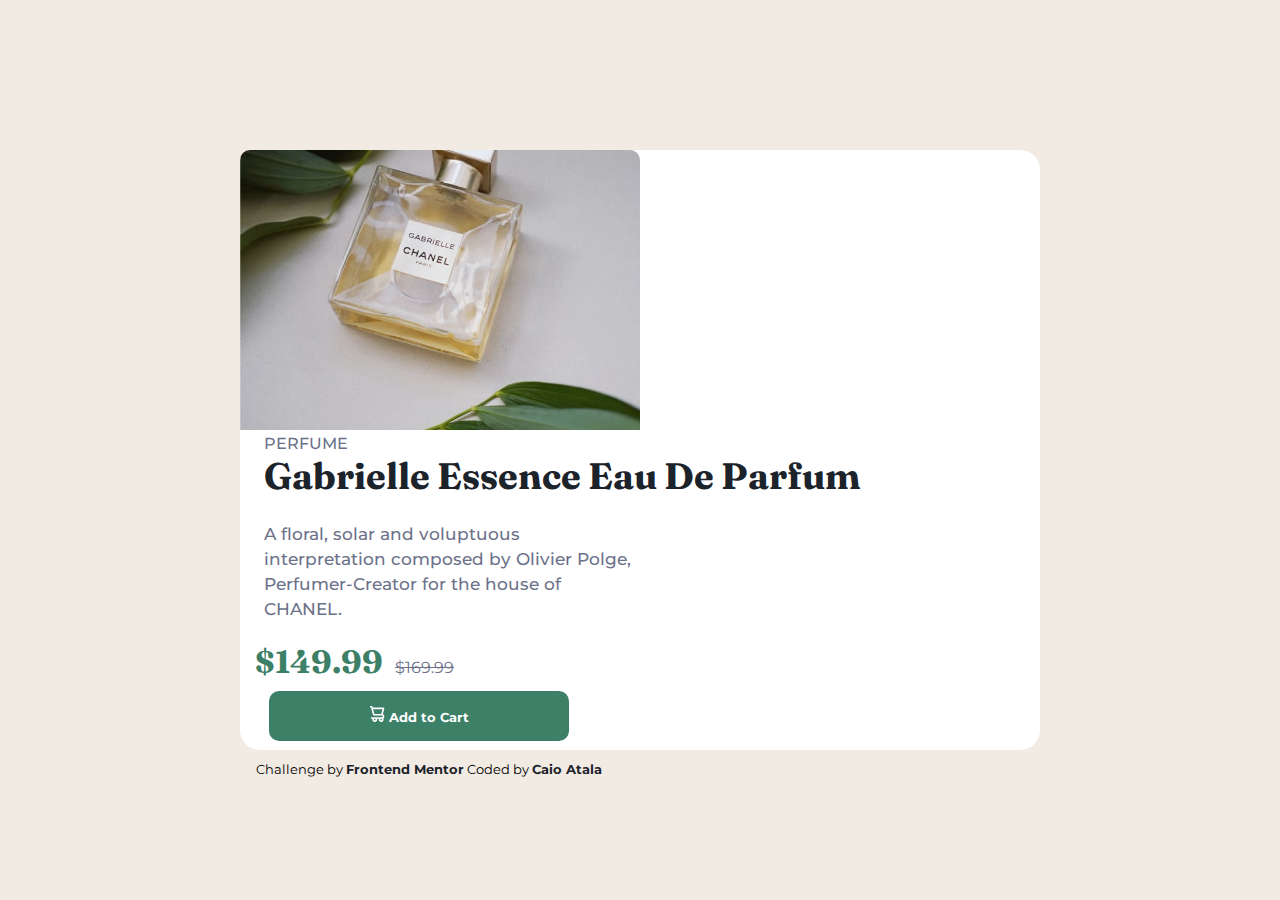
==== product-preview/index.html @ ca0740fe "done" ====
<!DOCTYPE html>
<html lang="en">

<head>
    <meta charset="UTF-8">
    <meta name="viewport" content="width=device-width, initial-scale=1.0">
    <link rel="shortcut icon" href="images/favicon-32x32.png" type="image/x-icon">
    <link rel="stylesheet" href="estilo/style.css">

    <title>Product Preview</title>

</head>

<body>
    <main>
        <section class="img">
            <img src="images/image-product-mobile.jpg" alt="capa" max-width="1023px">
        </section>

        <section class="card">
            <p class="per">PERFUME</p>
            <h1>Gabrielle Essence Eau De Parfum</h1>
            <p class="info"> A floral, solar and voluptuous interpretation composed by Olivier Polge, Perfumer-Creator
                for the house of CHANEL.</p>

            <span class="price">&dollar;149.99</span> <span class="oldp"> &dollar;169.99</span>


        </section>
        <button> <img src="images/icon-cart.svg" alt="icon" class="icon"> Add to Cart</button>

        <footer>
            <div class="end">
                Challenge by <a href="https://www.frontendmentor.io" target="_blank">Frontend Mentor</a>
                Coded by <a href="https://www.frontendmentor.io/profile/caioatala" target="_blank"> Caio
                    Atala</a>
            </div>
        </footer>
    </main>

</body>

</html>
---- product-preview/estilo/style.css ----
@import url('https://fonts.googleapis.com/css2?family=Montserrat:ital,wght@0,500;1,500&display=swap');
@import url('https://fonts.googleapis.com/css2?family=Montserrat:ital,wght@0,700;1,700&display=swap');
@import url('https://fonts.googleapis.com/css2?family=Fraunces:ital,opsz,wght@0,9..144,700;1,9..144,700&display=swap');

*{
    padding: 0;
    margin: 0;
    box-sizing: border-box;
}

:root{
    --Dark-cyan: hsl(158, 36%, 37%);
    --Cream: hsl(30, 38%, 92%);
    --Very-dark-blue: hsl(212, 21%, 14%);
    --Dark-grayish-blue: hsl(228, 12%, 48%);
    --White: hsl(0, 0%, 100%);
}

body{
    background-color: var(--Cream);
    display: flex;
    justify-content: center;
    align-items: center;
    height: 100vh;
}

main{
    background-color: var(--White);
    max-width: 375px;
    height: 660px;
    border-radius: 10px;
}

.img img{
    width: 375px;
    border-radius: 10px 10px 0px 0px ;
}


.per{
    color: var(--Dark-grayish-blue);
    font-family: "Montserrat", sans-serif;
    font-weight: 500;
    padding-left: 24px;
}

h1{
    color: var(--Very-dark-blue);
    font-family: "Fraunces", serif;
    font-size: 2.3em;
    font-weight: 700;
    padding-left: 24px;
}

.info{
    color: var(--Dark-grayish-blue);
    font-family: "Montserrat", sans-serif;
    margin-top: 24px;
    padding-left: 24px;
    line-height: 25px;
    font-size: 16.7px;
    font-weight:500 ;
    padding-bottom: 20px;
}

.price{
    color: var(--Dark-cyan);
    font-family: "Fraunces", serif;
    font-weight: 700;
    font-size: 2em;
    padding-left: 15px;
    
}

.oldp{
    color: var(--Dark-grayish-blue);
    font-family: "Montserrat", sans-serif;
    text-decoration: line-through;
    display: inline-block;
    margin-left: 8px;
}


button{
    background-color: var(--Dark-cyan);
    color: var(--White);
    width: 300px;
    height: 50px;
    font-family: "Montserrat", sans-serif;
    font-weight: 700;
    margin-left: 29px;
    margin-top: 10px;
    border: none;
    border-radius: 10px;
}

button:hover{
    background-color: var(--Cream);
    color: var(--Dark-cyan);
}

footer{
    padding-left: 16px;
    padding-top: 20px;
    font-family: "Montserrat", sans-serif;
    font-size: 13px;
}



a{
    text-decoration: none;
    color:var(--Very-dark-blue);
    font-weight: 700;
}

a:hover{
    color: var(--Dark-cyan);
    
}

@media only screen and  (min-width:1024px) and (max-width: 1439px){
    
    body{
        width: 100%;
        height: 100vh;
        display: flex;
        justify-content: center;
        align-items: center;
        flex-direction: column;
        background-color: var(--Cream);
    }


    main{
        background-color: var(--White);
        max-width:800px;
        height: 600px;
        border-radius: 20px;
    }

    .info{
        color: var(--Dark-grayish-blue);
        font-family: "Montserrat", sans-serif;
        width: 50%;
        margin-top: 24px;
        padding-left: 24px;
        line-height: 25px;
        font-size: 16.7px;
        font-weight:500 ;
        padding-bottom: 20px;
    }

    .img img{
        width: 50%;
        height: 100%;
        background-image: url(../images/image-product-desktop.jpg);
    }
}
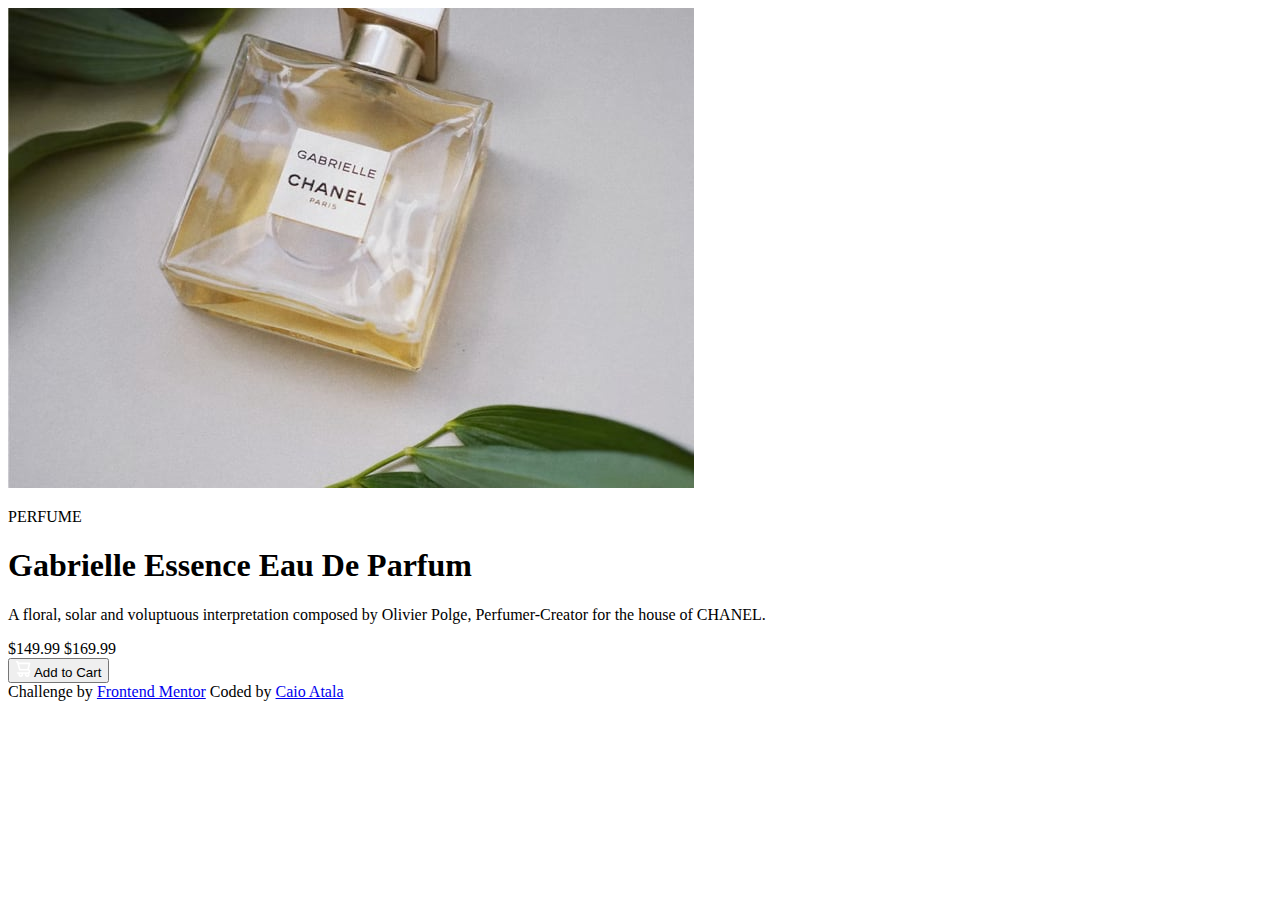
==== commit d5281613: "..." ====
(no text change in the page or its own stylesheets)
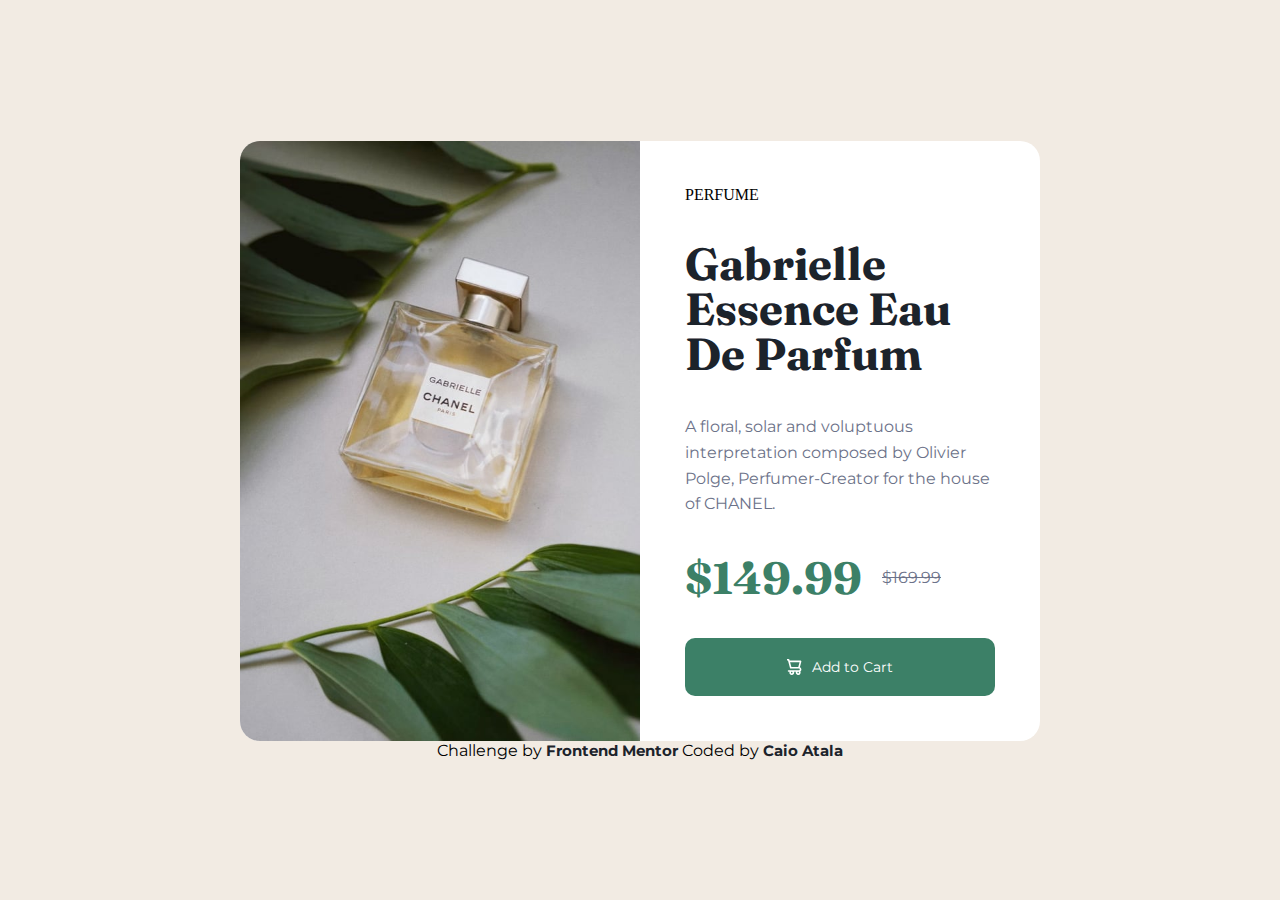
==== commit 3a2eefdf: "done" ====
--- a/product-preview/index.html
+++ b/product-preview/index.html
@@ -5,7 +5,10 @@
     <meta charset="UTF-8">
     <meta name="viewport" content="width=device-width, initial-scale=1.0">
     <link rel="shortcut icon" href="images/favicon-32x32.png" type="image/x-icon">
-    <link rel="stylesheet" href="estilo/style.css">
+    <link rel="stylesheet" href="style.css">
+    <link
+        href="https://fonts.googleapis.com/css2?family=Fraunces:opsz,wght@9..144,700&family=Montserrat:wght@500;700&display=swap"
+        rel="stylesheet">
 
     <title>Product Preview</title>
 
@@ -13,21 +16,27 @@
 
 <body>
     <main>
-        <section class="img">
-            <img src="images/image-product-mobile.jpg" alt="capa" max-width="1023px">
-        </section>
+        <section class="card">
 
-        <section class="card">
-            <p class="per">PERFUME</p>
-            <h1>Gabrielle Essence Eau De Parfum</h1>
-            <p class="info"> A floral, solar and voluptuous interpretation composed by Olivier Polge, Perfumer-Creator
-                for the house of CHANEL.</p>
+            <section class="img">
 
-            <span class="price">&dollar;149.99</span> <span class="oldp"> &dollar;169.99</span>
+            </section>
+            <div class="card-info">
+                <sapn>PERFUME</sapn>
+                <h1>Gabrielle Essence Eau De Parfum</h1>
+                <p> A floral, solar and voluptuous interpretation composed by Olivier Polge, Perfumer-Creator
+                    for the house of CHANEL.</p>
 
+                <div class="price">
+                    <h1>&dollar;149.99</h1>
+                    <span>&dollar;169.99</span>
+                </div>
+                <button type="button" class="butt">
+                    <img src="images/icon-cart.svg" alt="icon" class="icon"> Add to Cart
+                    </button>
+            </div>
 
         </section>
-        <button> <img src="images/icon-cart.svg" alt="icon" class="icon"> Add to Cart</button>
 
         <footer>
             <div class="end">
--- a/product-preview/style.css
+++ b/product-preview/style.css
@@ -0,0 +1,177 @@
+
+
+
+:root {
+    --Dark-cyan:hsl(158, 36%, 37%);
+    --Cream:hsl(30, 38%, 92%);
+
+
+    --Very-dark-blue: hsl(212, 21%, 14%);
+    --Dark-grayish-blue: hsl(228, 12%, 48%);
+    --White: hsl(0, 0%, 100%);
+}
+
+
+* {
+    margin: 0;
+    padding: 0;
+    box-sizing: border-box;
+}
+
+
+body {
+    width: 100%;
+    height: 100vh;
+    display: flex;
+    align-items: center;
+    justify-content: center;
+    flex-direction: column;
+    background-color: var(--Cream);
+}
+
+h1{
+    font-family: "Fraunces", serif; ;
+}
+
+p,span{
+    font-family:"Montserrat", sans-serif; ;
+}
+
+.card{
+    width: 800px;
+    height: 600px;
+    overflow: hidden;
+    display: flex;
+    background-color:var(--White);
+    border-radius: 20px;
+}
+
+.card-info {
+    padding: 45px;
+    display: flex;
+    flex-direction: column;
+    justify-content: space-between;
+}
+
+.card-info span{
+    color: var(--Dark-grayish-blue);
+    text-transform: uppercase;
+    letter-spacing: 5px;
+}
+
+.img{
+    min-width: 50%;
+    height: 100%;
+    background-position: center;
+    background-size: cover;
+    background-image: url(./images/image-product-desktop.jpg) ;
+}
+
+.card-info h1 {
+    font-size: 45px;
+    line-height: 1.0;
+    color: var(--Very-dark-blue);
+}
+
+.card-info p {
+    font-size: 16px;
+    color: var(--Dark-grayish-blue);
+    line-height: 1.6;
+}
+
+.price  {
+    width: 100%;
+    display: flex;
+    align-items: center;
+    padding-right: 50px;
+}
+
+.price h1 {
+    color: var(--Dark-cyan);
+    padding-right: 20px;
+}
+
+.price span {
+    letter-spacing: 0;
+    text-decoration: line-through;
+}
+
+.butt {
+    display: flex;
+    align-items: center;
+    justify-content: center;
+    color: var(--White);
+    border: none;
+    background-color: var(--Dark-cyan);
+    padding: 20px;
+    border-radius: 10px;
+    font-size: 14px;
+    font-family: 'Montserrat', sans-serif;
+    cursor: pointer;
+    transition: 0.3s all;
+}
+
+.butt img{
+    padding-right: 10px;
+}
+
+.butt:hover {
+    background-color: hsl(159, 36%, 25%);
+}
+
+.end{
+    font-family: 'Montserrat', sans-serif;
+    text-align: center;
+}
+a{
+    text-decoration: none;
+    color: var(--Very-dark-blue);
+    font-weight: 700;
+    font-size: 15px;
+}
+
+a:hover{
+    color: var(--Dark-cyan);
+}
+
+@media (max-width: 860px){
+
+    .card {
+        width: 345px;
+        height: 610px;
+        flex-direction: column;
+
+    }
+    
+    .image {
+        max-height: 40%;
+        width: 100%;
+    }
+
+    .card-info {
+        width: 100%;
+        height: 100%;
+        padding: 25px;
+    }
+
+    .card-info h1 {
+        font-size: 30px;
+        line-height: 1.0;
+        color: var(--Very-dark-blue);
+    }
+    
+    .card-info p {
+        font-size: 14px;
+        color: var(--Dark-grayish-blue);
+        line-height: 1.6;
+    }
+
+    .card-info span{ 
+        font-size: 14px;
+    }
+
+    .price h1 {
+        color: var(--Dark-cyan);
+    }
+
+}